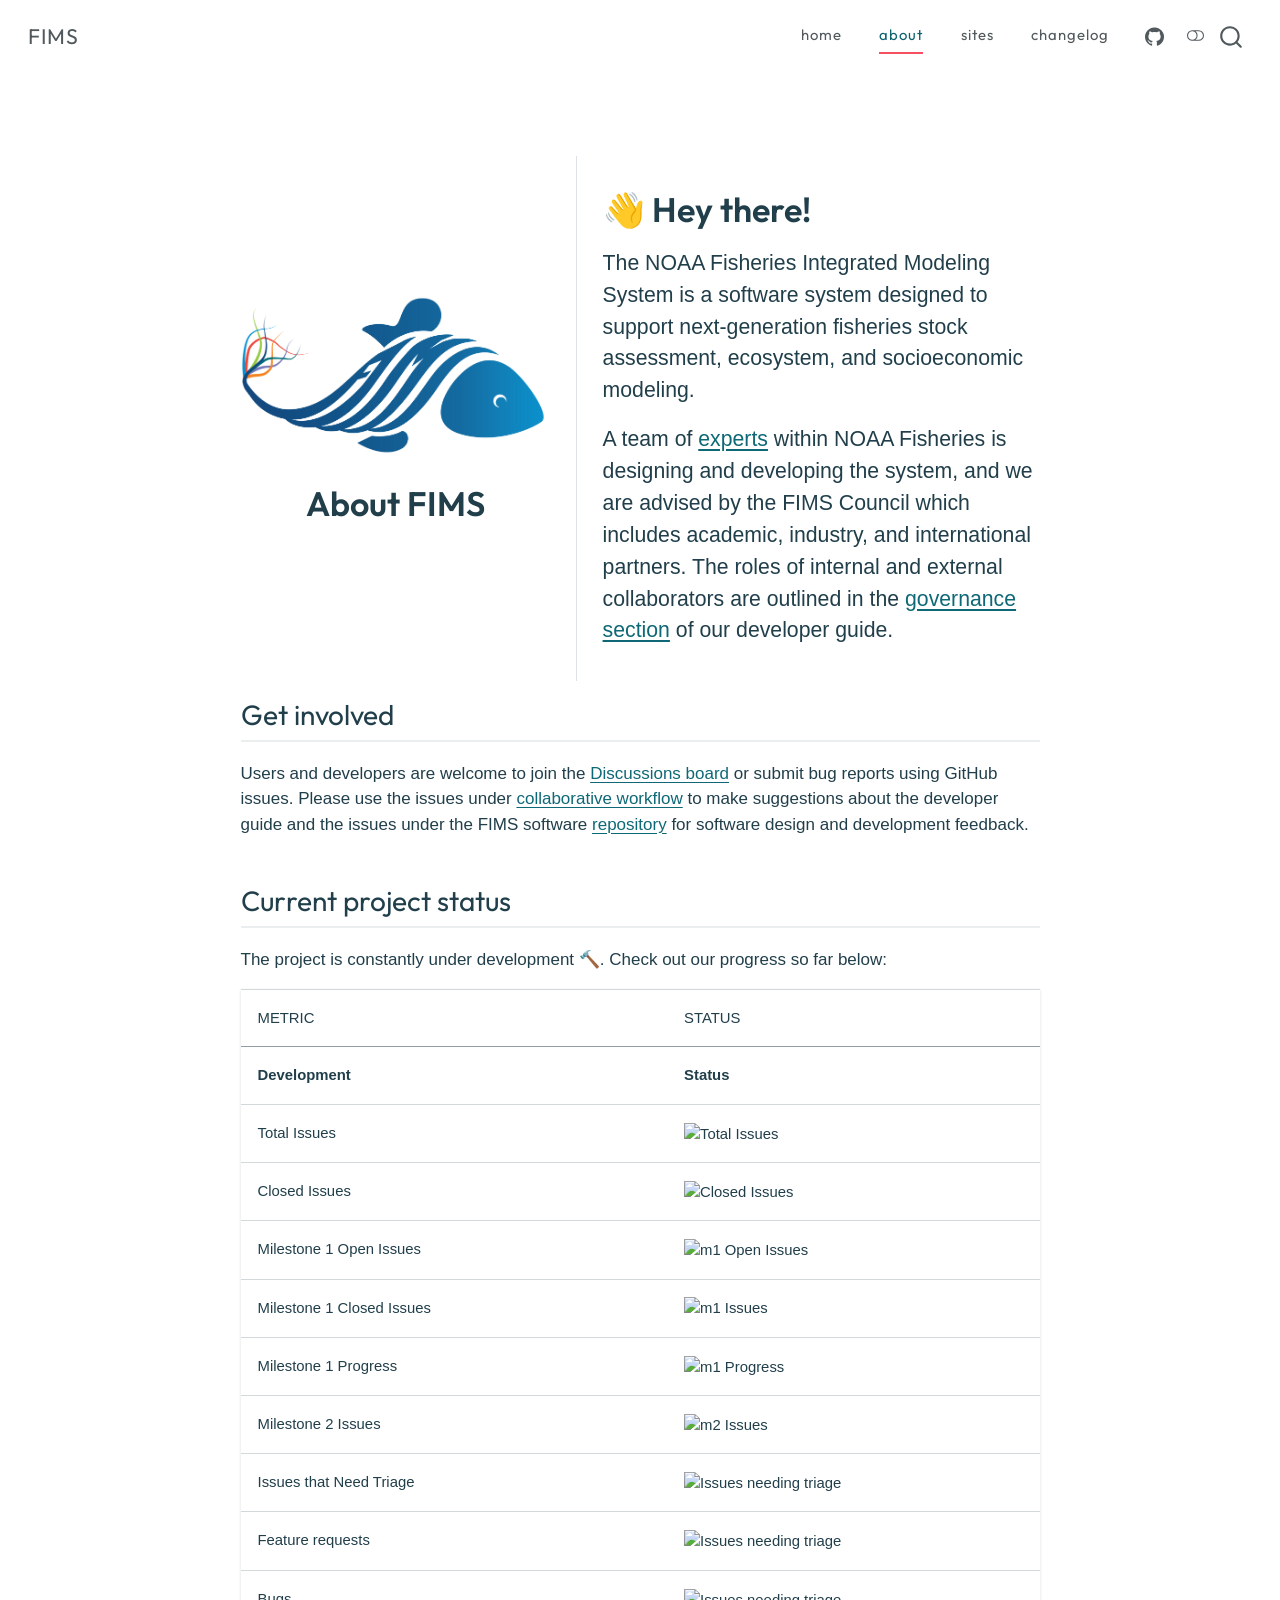
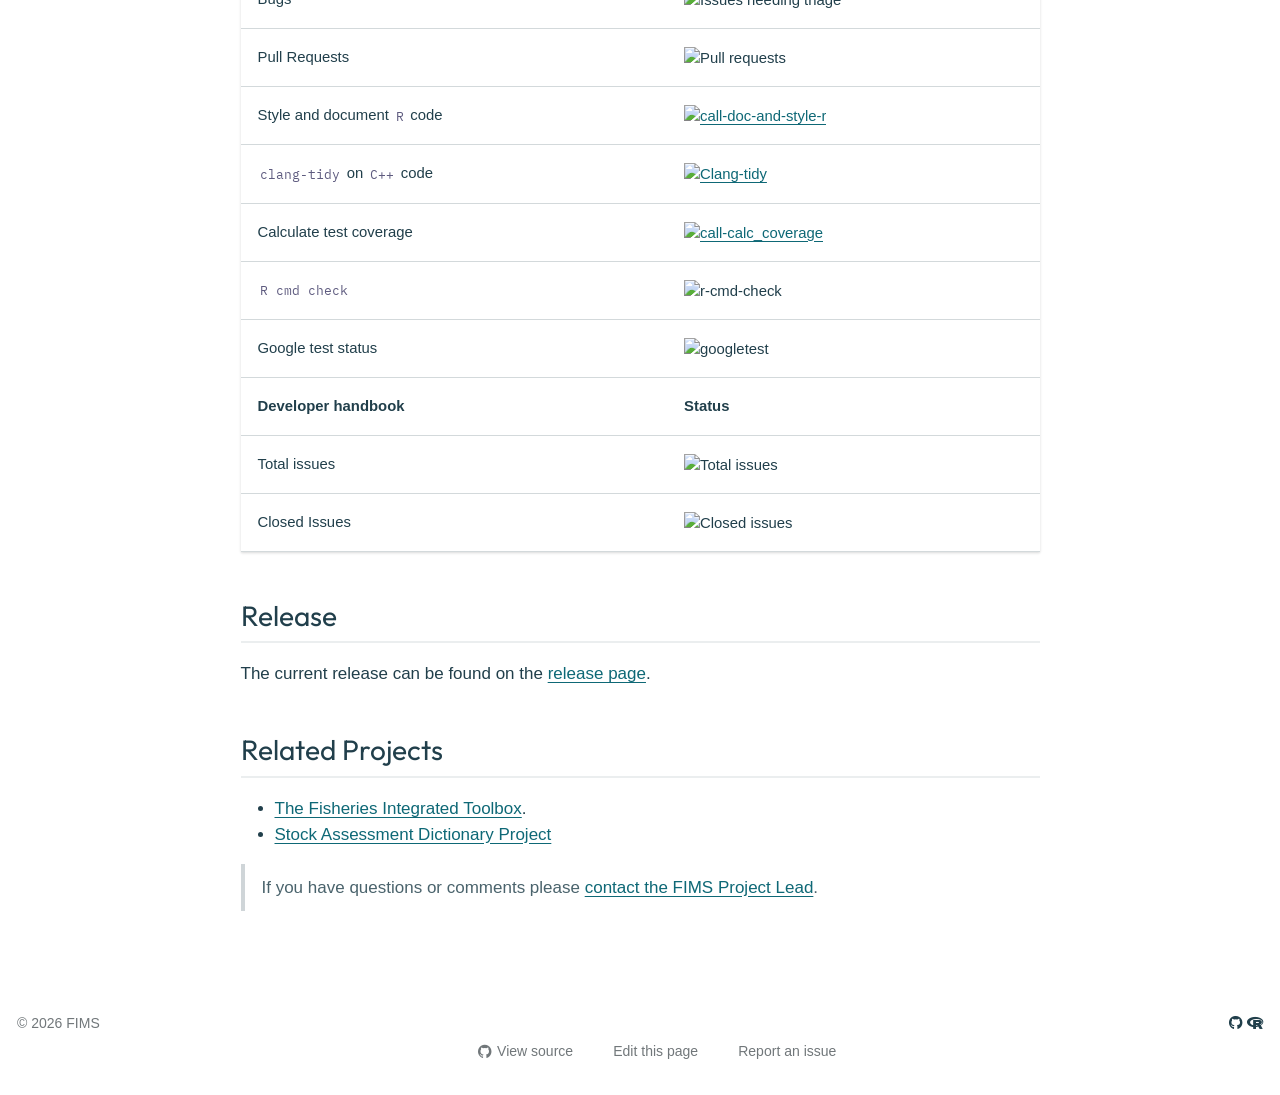
==== about/index.html @ 2471e01b "Built site for gh-pages" ====
<!DOCTYPE html>
<html xmlns="http://www.w3.org/1999/xhtml" lang="en" xml:lang="en"><head>

<meta charset="utf-8">
<meta name="generator" content="quarto-1.7.32">

<meta name="viewport" content="width=device-width, initial-scale=1.0, user-scalable=yes">


<title>About FIMS – FIMS</title>
<style>
code{white-space: pre-wrap;}
span.smallcaps{font-variant: small-caps;}
div.columns{display: flex; gap: min(4vw, 1.5em);}
div.column{flex: auto; overflow-x: auto;}
div.hanging-indent{margin-left: 1.5em; text-indent: -1.5em;}
ul.task-list{list-style: none;}
ul.task-list li input[type="checkbox"] {
  width: 0.8em;
  margin: 0 0.8em 0.2em -1em; /* quarto-specific, see https://github.com/quarto-dev/quarto-cli/issues/4556 */ 
  vertical-align: middle;
}
</style>


<script src="../site_libs/quarto-nav/quarto-nav.js"></script>
<script src="../site_libs/quarto-nav/headroom.min.js"></script>
<script src="../site_libs/clipboard/clipboard.min.js"></script>
<script src="../site_libs/quarto-search/autocomplete.umd.js"></script>
<script src="../site_libs/quarto-search/fuse.min.js"></script>
<script src="../site_libs/quarto-search/quarto-search.js"></script>
<meta name="quarto:offset" content="../">
<script src="../site_libs/quarto-html/quarto.js" type="module"></script>
<script src="../site_libs/quarto-html/tabsets/tabsets.js" type="module"></script>
<script src="../site_libs/quarto-html/popper.min.js"></script>
<script src="../site_libs/quarto-html/tippy.umd.min.js"></script>
<link href="../site_libs/quarto-html/tippy.css" rel="stylesheet">
<link href="../site_libs/quarto-html/quarto-syntax-highlighting-9d8943a0a3005986272e9d42f1364c54.css" rel="stylesheet" class="quarto-color-scheme" id="quarto-text-highlighting-styles">
<link href="../site_libs/quarto-html/quarto-syntax-highlighting-dark-41d529a2e232d286364b918470bc7fdb.css" rel="stylesheet" class="quarto-color-scheme quarto-color-alternate" id="quarto-text-highlighting-styles">
<link href="../site_libs/quarto-html/quarto-syntax-highlighting-9d8943a0a3005986272e9d42f1364c54.css" rel="stylesheet" class="quarto-color-scheme-extra" id="quarto-text-highlighting-styles">
<script src="../site_libs/bootstrap/bootstrap.min.js"></script>
<link href="../site_libs/bootstrap/bootstrap-icons.css" rel="stylesheet">
<link href="../site_libs/bootstrap/bootstrap-2f5bd17853f203aa5fad4ca0e5bdcc23.min.css" rel="stylesheet" append-hash="true" class="quarto-color-scheme" id="quarto-bootstrap" data-mode="light">
<link href="../site_libs/bootstrap/bootstrap-dark-5bcf8f4b229580b954d8f1e12f2c4cec.min.css" rel="stylesheet" append-hash="true" class="quarto-color-scheme quarto-color-alternate" id="quarto-bootstrap" data-mode="dark">
<link href="../site_libs/bootstrap/bootstrap-2f5bd17853f203aa5fad4ca0e5bdcc23.min.css" rel="stylesheet" append-hash="true" class="quarto-color-scheme-extra" id="quarto-bootstrap" data-mode="light">
<script id="quarto-search-options" type="application/json">{
  "location": "navbar",
  "copy-button": false,
  "collapse-after": 3,
  "panel-placement": "end",
  "type": "overlay",
  "limit": 50,
  "keyboard-shortcut": [
    "f",
    "/",
    "s"
  ],
  "show-item-context": false,
  "language": {
    "search-no-results-text": "No results",
    "search-matching-documents-text": "matching documents",
    "search-copy-link-title": "Copy link to search",
    "search-hide-matches-text": "Hide additional matches",
    "search-more-match-text": "more match in this document",
    "search-more-matches-text": "more matches in this document",
    "search-clear-button-title": "Clear",
    "search-text-placeholder": "",
    "search-detached-cancel-button-title": "Cancel",
    "search-submit-button-title": "Submit",
    "search-label": "Search"
  }
}</script>
<link rel="stylesheet" href="https://cdnjs.cloudflare.com/ajax/libs/font-awesome/6.4.2/css/all.min.css">
<link rel="stylesheet" href="https://cdn.jsdelivr.net/npm/bootstrap-icons@1.11.3/font/bootstrap-icons.css">
<script>
  window.addEventListener('DOMContentLoaded', function() {
    var year = new Date().getFullYear();
    var el = document.getElementById('copyright-year');
    if (el) el.textContent = '© ' + year;
  });
</script>


<link rel="stylesheet" href="../_assets/panelset-extras.css">
<meta property="og:title" content="About FIMS – FIMS">
<meta property="og:description" content="">
<meta property="og:image" content="https://e-perl-noaa.github.io/fims-website-test/images/FIMS_logo3.png">
<meta property="og:site_name" content="FIMS">
<meta property="og:image:height" content="1433">
<meta property="og:image:width" content="2711">
</head>

<body class="nav-fixed fullcontent quarto-light"><script id="quarto-html-before-body" type="application/javascript">
    const toggleBodyColorMode = (bsSheetEl) => {
      const mode = bsSheetEl.getAttribute("data-mode");
      const bodyEl = window.document.querySelector("body");
      if (mode === "dark") {
        bodyEl.classList.add("quarto-dark");
        bodyEl.classList.remove("quarto-light");
      } else {
        bodyEl.classList.add("quarto-light");
        bodyEl.classList.remove("quarto-dark");
      }
    }
    const toggleBodyColorPrimary = () => {
      const bsSheetEl = window.document.querySelector("link#quarto-bootstrap:not([rel=disabled-stylesheet])");
      if (bsSheetEl) {
        toggleBodyColorMode(bsSheetEl);
      }
    }
    const setColorSchemeToggle = (alternate) => {
      const toggles = window.document.querySelectorAll('.quarto-color-scheme-toggle');
      for (let i=0; i < toggles.length; i++) {
        const toggle = toggles[i];
        if (toggle) {
          if (alternate) {
            toggle.classList.add("alternate");
          } else {
            toggle.classList.remove("alternate");
          }
        }
      }
    };
    const toggleColorMode = (alternate) => {
      // Switch the stylesheets
      const primaryStylesheets = window.document.querySelectorAll('link.quarto-color-scheme:not(.quarto-color-alternate)');
      const alternateStylesheets = window.document.querySelectorAll('link.quarto-color-scheme.quarto-color-alternate');
      manageTransitions('#quarto-margin-sidebar .nav-link', false);
      if (alternate) {
        // note: dark is layered on light, we don't disable primary!
        enableStylesheet(alternateStylesheets);
        for (const sheetNode of alternateStylesheets) {
          if (sheetNode.id === "quarto-bootstrap") {
            toggleBodyColorMode(sheetNode);
          }
        }
      } else {
        disableStylesheet(alternateStylesheets);
        enableStylesheet(primaryStylesheets)
        toggleBodyColorPrimary();
      }
      manageTransitions('#quarto-margin-sidebar .nav-link', true);
      // Switch the toggles
      setColorSchemeToggle(alternate)
      // Hack to workaround the fact that safari doesn't
      // properly recolor the scrollbar when toggling (#1455)
      if (navigator.userAgent.indexOf('Safari') > 0 && navigator.userAgent.indexOf('Chrome') == -1) {
        manageTransitions("body", false);
        window.scrollTo(0, 1);
        setTimeout(() => {
          window.scrollTo(0, 0);
          manageTransitions("body", true);
        }, 40);
      }
    }
    const disableStylesheet = (stylesheets) => {
      for (let i=0; i < stylesheets.length; i++) {
        const stylesheet = stylesheets[i];
        stylesheet.rel = 'disabled-stylesheet';
      }
    }
    const enableStylesheet = (stylesheets) => {
      for (let i=0; i < stylesheets.length; i++) {
        const stylesheet = stylesheets[i];
        if(stylesheet.rel !== 'stylesheet') { // for Chrome, which will still FOUC without this check
          stylesheet.rel = 'stylesheet';
        }
      }
    }
    const manageTransitions = (selector, allowTransitions) => {
      const els = window.document.querySelectorAll(selector);
      for (let i=0; i < els.length; i++) {
        const el = els[i];
        if (allowTransitions) {
          el.classList.remove('notransition');
        } else {
          el.classList.add('notransition');
        }
      }
    }
    const isFileUrl = () => {
      return window.location.protocol === 'file:';
    }
    const hasAlternateSentinel = () => {
      let styleSentinel = getColorSchemeSentinel();
      if (styleSentinel !== null) {
        return styleSentinel === "alternate";
      } else {
        return false;
      }
    }
    const setStyleSentinel = (alternate) => {
      const value = alternate ? "alternate" : "default";
      if (!isFileUrl()) {
        window.localStorage.setItem("quarto-color-scheme", value);
      } else {
        localAlternateSentinel = value;
      }
    }
    const getColorSchemeSentinel = () => {
      if (!isFileUrl()) {
        const storageValue = window.localStorage.getItem("quarto-color-scheme");
        return storageValue != null ? storageValue : localAlternateSentinel;
      } else {
        return localAlternateSentinel;
      }
    }
    const toggleGiscusIfUsed = (isAlternate, darkModeDefault) => {
      const baseTheme = document.querySelector('#giscus-base-theme')?.value ?? 'light';
      const alternateTheme = document.querySelector('#giscus-alt-theme')?.value ?? 'dark';
      let newTheme = '';
      if(authorPrefersDark) {
        newTheme = isAlternate ? baseTheme : alternateTheme;
      } else {
        newTheme = isAlternate ? alternateTheme : baseTheme;
      }
      const changeGiscusTheme = () => {
        // From: https://github.com/giscus/giscus/issues/336
        const sendMessage = (message) => {
          const iframe = document.querySelector('iframe.giscus-frame');
          if (!iframe) return;
          iframe.contentWindow.postMessage({ giscus: message }, 'https://giscus.app');
        }
        sendMessage({
          setConfig: {
            theme: newTheme
          }
        });
      }
      const isGiscussLoaded = window.document.querySelector('iframe.giscus-frame') !== null;
      if (isGiscussLoaded) {
        changeGiscusTheme();
      }
    };
    const authorPrefersDark = false;
    const darkModeDefault = authorPrefersDark;
      document.querySelector('link#quarto-text-highlighting-styles.quarto-color-scheme-extra').rel = 'disabled-stylesheet';
      document.querySelector('link#quarto-bootstrap.quarto-color-scheme-extra').rel = 'disabled-stylesheet';
    let localAlternateSentinel = darkModeDefault ? 'alternate' : 'default';
    // Dark / light mode switch
    window.quartoToggleColorScheme = () => {
      // Read the current dark / light value
      let toAlternate = !hasAlternateSentinel();
      toggleColorMode(toAlternate);
      setStyleSentinel(toAlternate);
      toggleGiscusIfUsed(toAlternate, darkModeDefault);
      window.dispatchEvent(new Event('resize'));
    };
    // Switch to dark mode if need be
    if (hasAlternateSentinel()) {
      toggleColorMode(true);
    } else {
      toggleColorMode(false);
    }
  </script>

<div id="quarto-search-results"></div>
  <header id="quarto-header" class="headroom fixed-top">
    <nav class="navbar navbar-expand-lg " data-bs-theme="dark">
      <div class="navbar-container container-fluid">
      <div class="navbar-brand-container mx-auto">
    <a class="navbar-brand" href="../index.html">
    <span class="navbar-title">FIMS</span>
    </a>
  </div>
            <div id="quarto-search" class="" title="Search"></div>
          <button class="navbar-toggler" type="button" data-bs-toggle="collapse" data-bs-target="#navbarCollapse" aria-controls="navbarCollapse" role="menu" aria-expanded="false" aria-label="Toggle navigation" onclick="if (window.quartoToggleHeadroom) { window.quartoToggleHeadroom(); }">
  <span class="navbar-toggler-icon"></span>
</button>
          <div class="collapse navbar-collapse" id="navbarCollapse">
            <ul class="navbar-nav navbar-nav-scroll ms-auto">
  <li class="nav-item">
    <a class="nav-link" href="../index.html"> 
<span class="menu-text">home</span></a>
  </li>  
  <li class="nav-item">
    <a class="nav-link active" href="../about/index.html" aria-current="page"> 
<span class="menu-text">about</span></a>
  </li>  
  <li class="nav-item">
    <a class="nav-link" href="../sites/sites_index.html"> 
<span class="menu-text">sites</span></a>
  </li>  
  <li class="nav-item">
    <a class="nav-link" href="../FIMS_CHANGELOG.html"> 
<span class="menu-text">changelog</span></a>
  </li>  
  <li class="nav-item compact">
    <a class="nav-link" href="https://github.com/NOAA-FIMS"> <i class="bi bi-github" role="img">
</i> 
<span class="menu-text"></span></a>
  </li>  
</ul>
          </div> <!-- /navcollapse -->
            <div class="quarto-navbar-tools">
  <a href="" class="quarto-color-scheme-toggle quarto-navigation-tool  px-1" onclick="window.quartoToggleColorScheme(); return false;" title="Toggle dark mode"><i class="bi"></i></a>
</div>
      </div> <!-- /container-fluid -->
    </nav>
</header>
<!-- content -->
<div id="quarto-content" class="quarto-container page-columns page-rows-contents page-layout-article page-navbar">
<!-- sidebar -->
<!-- margin-sidebar -->
    
<!-- main -->
<main class="content" id="quarto-document-content">





<div class="quarto-about-trestles">
  <div class="about-entity">
    <img src="../images/FIMS_logo3.png" class="about-image
  rounded " style="width: 20em;">
<header id="title-block-header" class="quarto-title-block default">
<div class="quarto-title">
<h1 class="title">About FIMS</h1>
</div>
<div class="quarto-title-meta">
  </div>
</header>
  </div>
  <div class="about-contents"><div id="hero-heading">
<div class="h1">
👋 Hey there!
</div>
<div class="lead">
<p>The NOAA Fisheries Integrated Modeling System is a software system designed to support next-generation fisheries stock assessment, ecosystem, and socioeconomic modeling.</p>
<p>A team of <a href="https://noaa-fims.github.io/authors.md">experts</a> within NOAA Fisheries is designing and developing the system, and we are advised by the FIMS Council which includes academic, industry, and international partners. The roles of internal and external collaborators are outlined in the <a href="https://noaa-fims.github.io/collaborative_workflow/fims-governance.html">governance section</a> of our developer guide.</p>
</div>
</div></div>
</div>

<section id="get-involved" class="level2">
<h2 data-anchor-id="get-involved">Get involved</h2>
<p>Users and developers are welcome to join the <a href="https://github.com/orgs/NOAA-FIMS/discussions">Discussions board</a> or submit bug reports using GitHub issues. Please use the issues under <a href="https://github.com/NOAA-FIMS/collaborative_workflow/issues">collaborative workflow</a> to make suggestions about the developer guide and the issues under the FIMS software <a href="https://github.com/NOAA-FIMS/FIMS/issues">repository</a> for software design and development feedback.</p>
</section>
<section id="current-project-status" class="level2">
<h2 data-anchor-id="current-project-status">Current project status</h2>
<p>The project is constantly under development 🔨. Check out our progress so far below:</p>
<table class="caption-top table">
<thead>
<tr class="header">
<th>Metric</th>
<th>Status</th>
</tr>
</thead>
<tbody>
<tr class="odd">
<td><strong>Development</strong></td>
<td><strong>Status</strong></td>
</tr>
<tr class="even">
<td>Total Issues</td>
<td><img src="https://img.shields.io/github/issues-raw/noaa-fims/fims.png" class="img-fluid" alt="Total Issues"></td>
</tr>
<tr class="odd">
<td>Closed Issues</td>
<td><img src="https://img.shields.io/github/issues-closed/noaa-fims/fims.png" class="img-fluid" alt="Closed Issues"></td>
</tr>
<tr class="even">
<td>Milestone 1 Open Issues</td>
<td><img src="https://img.shields.io/github/milestones/issues-open/noaa-fims/fims/1.png" class="img-fluid" alt="m1 Open Issues"></td>
</tr>
<tr class="odd">
<td>Milestone 1 Closed Issues</td>
<td><img src="https://img.shields.io/github/milestones/issues-closed/noaa-fims/fims/1.png" class="img-fluid" alt="m1 Issues"></td>
</tr>
<tr class="even">
<td>Milestone 1 Progress</td>
<td><img src="https://img.shields.io/github/milestones/progress-percent/noaa-fims/fims/1.png" class="img-fluid" alt="m1 Progress"></td>
</tr>
<tr class="odd">
<td>Milestone 2 Issues</td>
<td><img src="https://img.shields.io/github/milestones/issues-open/noaa-fims/fims/2.png" class="img-fluid" alt="m2 Issues"></td>
</tr>
<tr class="even">
<td>Issues that Need Triage</td>
<td><img src="https://img.shields.io/github/issues-raw/noaa-fims/fims/triage_needed.png" class="img-fluid" alt="Issues needing triage"></td>
</tr>
<tr class="odd">
<td>Feature requests</td>
<td><img src="https://img.shields.io/github/issues-raw/noaa-fims/fims/kind:%20feature.png" class="img-fluid" alt="Issues needing triage"></td>
</tr>
<tr class="even">
<td>Bugs</td>
<td><img src="https://img.shields.io/github/issues-raw/noaa-fims/fims/kind:%20bug.png" class="img-fluid" alt="Issues needing triage"></td>
</tr>
<tr class="odd">
<td>Pull Requests</td>
<td><img src="https://img.shields.io/github/issues-pr/NOAA-FIMS/FIMS.png" class="img-fluid" alt="Pull requests"></td>
</tr>
<tr class="even">
<td>Style and document <code>R</code> code</td>
<td><a href="https://github.com/NOAA-FIMS/FIMS/actions/workflows/call-doc-and-style-r.yml"><img src="https://github.com/NOAA-FIMS/FIMS/actions/workflows/call-doc-and-style-r.yml/badge.svg" class="img-fluid" alt="call-doc-and-style-r"></a></td>
</tr>
<tr class="odd">
<td><code>clang-tidy</code> on <code>C++</code> code</td>
<td><a href="https://github.com/NOAA-FIMS/FIMS/actions/workflows/clang-tidy.yml"><img src="https://github.com/NOAA-FIMS/FIMS/actions/workflows/clang-tidy.yml/badge.svg" class="img-fluid" alt="Clang-tidy"></a></td>
</tr>
<tr class="even">
<td>Calculate test coverage</td>
<td><a href="https://github.com/NOAA-FIMS/FIMS/actions/workflows/call-calc-coverage.yml"><img src="https://github.com/NOAA-FIMS/FIMS/actions/workflows/call-calc-coverage.yml/badge.svg" class="img-fluid" alt="call-calc_coverage"></a></td>
</tr>
<tr class="odd">
<td><code>R cmd check</code></td>
<td><img src="https://github.com/NOAA-FIMS/FIMS/actions/workflows/call-r-cmd-check.yml/badge.svg" class="img-fluid" alt="r-cmd-check"></td>
</tr>
<tr class="even">
<td>Google test status</td>
<td><img src="https://github.com/NOAA-FIMS/FIMS/actions/workflows/run-googletest.yml/badge.svg" class="img-fluid" alt="googletest"></td>
</tr>
<tr class="odd">
<td><strong>Developer handbook</strong></td>
<td><strong>Status</strong></td>
</tr>
<tr class="even">
<td>Total issues</td>
<td><img src="https://img.shields.io/github/issues-raw/noaa-fims/collaborative_workflow.png" class="img-fluid" alt="Total issues"></td>
</tr>
<tr class="odd">
<td>Closed Issues</td>
<td><img src="https://img.shields.io/github/issues-closed/noaa-fims/collaborative_workflow.png" class="img-fluid" alt="Closed issues"></td>
</tr>
</tbody>
</table>
</section>
<section id="release" class="level2">
<h2 data-anchor-id="release">Release</h2>
<p>The current release can be found on the <a href="https://github.com/NOAA-FIMS/FIMS/releases">release page</a>.</p>
</section>
<section id="related-projects" class="level2">
<h2 data-anchor-id="related-projects">Related Projects</h2>
<ul>
<li><a href="https://noaa-fisheries-integrated-toolbox.github.io/">The Fisheries Integrated Toolbox</a>.</li>
<li><a href="https://github.com/nmfs-fish-tools/fishdictionary">Stock Assessment Dictionary Project</a></li>
</ul>
<blockquote class="blockquote">
<p>If you have questions or comments please <a href="mailto:kelli.johnson@noaa.gov">contact the FIMS Project Lead</a>.</p>
</blockquote>



</section>

</main> <!-- /main -->
<script id="quarto-html-after-body" type="application/javascript">
  window.document.addEventListener("DOMContentLoaded", function (event) {
    // Ensure there is a toggle, if there isn't float one in the top right
    if (window.document.querySelector('.quarto-color-scheme-toggle') === null) {
      const a = window.document.createElement('a');
      a.classList.add('top-right');
      a.classList.add('quarto-color-scheme-toggle');
      a.href = "";
      a.onclick = function() { try { window.quartoToggleColorScheme(); } catch {} return false; };
      const i = window.document.createElement("i");
      i.classList.add('bi');
      a.appendChild(i);
      window.document.body.appendChild(a);
    }
    setColorSchemeToggle(hasAlternateSentinel())
    const isCodeAnnotation = (el) => {
      for (const clz of el.classList) {
        if (clz.startsWith('code-annotation-')) {                     
          return true;
        }
      }
      return false;
    }
    const onCopySuccess = function(e) {
      // button target
      const button = e.trigger;
      // don't keep focus
      button.blur();
      // flash "checked"
      button.classList.add('code-copy-button-checked');
      var currentTitle = button.getAttribute("title");
      button.setAttribute("title", "Copied!");
      let tooltip;
      if (window.bootstrap) {
        button.setAttribute("data-bs-toggle", "tooltip");
        button.setAttribute("data-bs-placement", "left");
        button.setAttribute("data-bs-title", "Copied!");
        tooltip = new bootstrap.Tooltip(button, 
          { trigger: "manual", 
            customClass: "code-copy-button-tooltip",
            offset: [0, -8]});
        tooltip.show();    
      }
      setTimeout(function() {
        if (tooltip) {
          tooltip.hide();
          button.removeAttribute("data-bs-title");
          button.removeAttribute("data-bs-toggle");
          button.removeAttribute("data-bs-placement");
        }
        button.setAttribute("title", currentTitle);
        button.classList.remove('code-copy-button-checked');
      }, 1000);
      // clear code selection
      e.clearSelection();
    }
    const getTextToCopy = function(trigger) {
        const codeEl = trigger.previousElementSibling.cloneNode(true);
        for (const childEl of codeEl.children) {
          if (isCodeAnnotation(childEl)) {
            childEl.remove();
          }
        }
        return codeEl.innerText;
    }
    const clipboard = new window.ClipboardJS('.code-copy-button:not([data-in-quarto-modal])', {
      text: getTextToCopy
    });
    clipboard.on('success', onCopySuccess);
    if (window.document.getElementById('quarto-embedded-source-code-modal')) {
      const clipboardModal = new window.ClipboardJS('.code-copy-button[data-in-quarto-modal]', {
        text: getTextToCopy,
        container: window.document.getElementById('quarto-embedded-source-code-modal')
      });
      clipboardModal.on('success', onCopySuccess);
    }
      var localhostRegex = new RegExp(/^(?:http|https):\/\/localhost\:?[0-9]*\//);
      var mailtoRegex = new RegExp(/^mailto:/);
        var filterRegex = new RegExp("https:\/\/e-perl-noaa\.github\.io\/fims-website-test");
      var isInternal = (href) => {
          return filterRegex.test(href) || localhostRegex.test(href) || mailtoRegex.test(href);
      }
      // Inspect non-navigation links and adorn them if external
     var links = window.document.querySelectorAll('a[href]:not(.nav-link):not(.navbar-brand):not(.toc-action):not(.sidebar-link):not(.sidebar-item-toggle):not(.pagination-link):not(.no-external):not([aria-hidden]):not(.dropdown-item):not(.quarto-navigation-tool):not(.about-link)');
      for (var i=0; i<links.length; i++) {
        const link = links[i];
        if (!isInternal(link.href)) {
          // undo the damage that might have been done by quarto-nav.js in the case of
          // links that we want to consider external
          if (link.dataset.originalHref !== undefined) {
            link.href = link.dataset.originalHref;
          }
        }
      }
    function tippyHover(el, contentFn, onTriggerFn, onUntriggerFn) {
      const config = {
        allowHTML: true,
        maxWidth: 500,
        delay: 100,
        arrow: false,
        appendTo: function(el) {
            return el.parentElement;
        },
        interactive: true,
        interactiveBorder: 10,
        theme: 'quarto',
        placement: 'bottom-start',
      };
      if (contentFn) {
        config.content = contentFn;
      }
      if (onTriggerFn) {
        config.onTrigger = onTriggerFn;
      }
      if (onUntriggerFn) {
        config.onUntrigger = onUntriggerFn;
      }
      window.tippy(el, config); 
    }
    const noterefs = window.document.querySelectorAll('a[role="doc-noteref"]');
    for (var i=0; i<noterefs.length; i++) {
      const ref = noterefs[i];
      tippyHover(ref, function() {
        // use id or data attribute instead here
        let href = ref.getAttribute('data-footnote-href') || ref.getAttribute('href');
        try { href = new URL(href).hash; } catch {}
        const id = href.replace(/^#\/?/, "");
        const note = window.document.getElementById(id);
        if (note) {
          return note.innerHTML;
        } else {
          return "";
        }
      });
    }
    const xrefs = window.document.querySelectorAll('a.quarto-xref');
    const processXRef = (id, note) => {
      // Strip column container classes
      const stripColumnClz = (el) => {
        el.classList.remove("page-full", "page-columns");
        if (el.children) {
          for (const child of el.children) {
            stripColumnClz(child);
          }
        }
      }
      stripColumnClz(note)
      if (id === null || id.startsWith('sec-')) {
        // Special case sections, only their first couple elements
        const container = document.createElement("div");
        if (note.children && note.children.length > 2) {
          container.appendChild(note.children[0].cloneNode(true));
          for (let i = 1; i < note.children.length; i++) {
            const child = note.children[i];
            if (child.tagName === "P" && child.innerText === "") {
              continue;
            } else {
              container.appendChild(child.cloneNode(true));
              break;
            }
          }
          if (window.Quarto?.typesetMath) {
            window.Quarto.typesetMath(container);
          }
          return container.innerHTML
        } else {
          if (window.Quarto?.typesetMath) {
            window.Quarto.typesetMath(note);
          }
          return note.innerHTML;
        }
      } else {
        // Remove any anchor links if they are present
        const anchorLink = note.querySelector('a.anchorjs-link');
        if (anchorLink) {
          anchorLink.remove();
        }
        if (window.Quarto?.typesetMath) {
          window.Quarto.typesetMath(note);
        }
        if (note.classList.contains("callout")) {
          return note.outerHTML;
        } else {
          return note.innerHTML;
        }
      }
    }
    for (var i=0; i<xrefs.length; i++) {
      const xref = xrefs[i];
      tippyHover(xref, undefined, function(instance) {
        instance.disable();
        let url = xref.getAttribute('href');
        let hash = undefined; 
        if (url.startsWith('#')) {
          hash = url;
        } else {
          try { hash = new URL(url).hash; } catch {}
        }
        if (hash) {
          const id = hash.replace(/^#\/?/, "");
          const note = window.document.getElementById(id);
          if (note !== null) {
            try {
              const html = processXRef(id, note.cloneNode(true));
              instance.setContent(html);
            } finally {
              instance.enable();
              instance.show();
            }
          } else {
            // See if we can fetch this
            fetch(url.split('#')[0])
            .then(res => res.text())
            .then(html => {
              const parser = new DOMParser();
              const htmlDoc = parser.parseFromString(html, "text/html");
              const note = htmlDoc.getElementById(id);
              if (note !== null) {
                const html = processXRef(id, note);
                instance.setContent(html);
              } 
            }).finally(() => {
              instance.enable();
              instance.show();
            });
          }
        } else {
          // See if we can fetch a full url (with no hash to target)
          // This is a special case and we should probably do some content thinning / targeting
          fetch(url)
          .then(res => res.text())
          .then(html => {
            const parser = new DOMParser();
            const htmlDoc = parser.parseFromString(html, "text/html");
            const note = htmlDoc.querySelector('main.content');
            if (note !== null) {
              // This should only happen for chapter cross references
              // (since there is no id in the URL)
              // remove the first header
              if (note.children.length > 0 && note.children[0].tagName === "HEADER") {
                note.children[0].remove();
              }
              const html = processXRef(null, note);
              instance.setContent(html);
            } 
          }).finally(() => {
            instance.enable();
            instance.show();
          });
        }
      }, function(instance) {
      });
    }
        let selectedAnnoteEl;
        const selectorForAnnotation = ( cell, annotation) => {
          let cellAttr = 'data-code-cell="' + cell + '"';
          let lineAttr = 'data-code-annotation="' +  annotation + '"';
          const selector = 'span[' + cellAttr + '][' + lineAttr + ']';
          return selector;
        }
        const selectCodeLines = (annoteEl) => {
          const doc = window.document;
          const targetCell = annoteEl.getAttribute("data-target-cell");
          const targetAnnotation = annoteEl.getAttribute("data-target-annotation");
          const annoteSpan = window.document.querySelector(selectorForAnnotation(targetCell, targetAnnotation));
          const lines = annoteSpan.getAttribute("data-code-lines").split(",");
          const lineIds = lines.map((line) => {
            return targetCell + "-" + line;
          })
          let top = null;
          let height = null;
          let parent = null;
          if (lineIds.length > 0) {
              //compute the position of the single el (top and bottom and make a div)
              const el = window.document.getElementById(lineIds[0]);
              top = el.offsetTop;
              height = el.offsetHeight;
              parent = el.parentElement.parentElement;
            if (lineIds.length > 1) {
              const lastEl = window.document.getElementById(lineIds[lineIds.length - 1]);
              const bottom = lastEl.offsetTop + lastEl.offsetHeight;
              height = bottom - top;
            }
            if (top !== null && height !== null && parent !== null) {
              // cook up a div (if necessary) and position it 
              let div = window.document.getElementById("code-annotation-line-highlight");
              if (div === null) {
                div = window.document.createElement("div");
                div.setAttribute("id", "code-annotation-line-highlight");
                div.style.position = 'absolute';
                parent.appendChild(div);
              }
              div.style.top = top - 2 + "px";
              div.style.height = height + 4 + "px";
              div.style.left = 0;
              let gutterDiv = window.document.getElementById("code-annotation-line-highlight-gutter");
              if (gutterDiv === null) {
                gutterDiv = window.document.createElement("div");
                gutterDiv.setAttribute("id", "code-annotation-line-highlight-gutter");
                gutterDiv.style.position = 'absolute';
                const codeCell = window.document.getElementById(targetCell);
                const gutter = codeCell.querySelector('.code-annotation-gutter');
                gutter.appendChild(gutterDiv);
              }
              gutterDiv.style.top = top - 2 + "px";
              gutterDiv.style.height = height + 4 + "px";
            }
            selectedAnnoteEl = annoteEl;
          }
        };
        const unselectCodeLines = () => {
          const elementsIds = ["code-annotation-line-highlight", "code-annotation-line-highlight-gutter"];
          elementsIds.forEach((elId) => {
            const div = window.document.getElementById(elId);
            if (div) {
              div.remove();
            }
          });
          selectedAnnoteEl = undefined;
        };
          // Handle positioning of the toggle
      window.addEventListener(
        "resize",
        throttle(() => {
          elRect = undefined;
          if (selectedAnnoteEl) {
            selectCodeLines(selectedAnnoteEl);
          }
        }, 10)
      );
      function throttle(fn, ms) {
      let throttle = false;
      let timer;
        return (...args) => {
          if(!throttle) { // first call gets through
              fn.apply(this, args);
              throttle = true;
          } else { // all the others get throttled
              if(timer) clearTimeout(timer); // cancel #2
              timer = setTimeout(() => {
                fn.apply(this, args);
                timer = throttle = false;
              }, ms);
          }
        };
      }
        // Attach click handler to the DT
        const annoteDls = window.document.querySelectorAll('dt[data-target-cell]');
        for (const annoteDlNode of annoteDls) {
          annoteDlNode.addEventListener('click', (event) => {
            const clickedEl = event.target;
            if (clickedEl !== selectedAnnoteEl) {
              unselectCodeLines();
              const activeEl = window.document.querySelector('dt[data-target-cell].code-annotation-active');
              if (activeEl) {
                activeEl.classList.remove('code-annotation-active');
              }
              selectCodeLines(clickedEl);
              clickedEl.classList.add('code-annotation-active');
            } else {
              // Unselect the line
              unselectCodeLines();
              clickedEl.classList.remove('code-annotation-active');
            }
          });
        }
    const findCites = (el) => {
      const parentEl = el.parentElement;
      if (parentEl) {
        const cites = parentEl.dataset.cites;
        if (cites) {
          return {
            el,
            cites: cites.split(' ')
          };
        } else {
          return findCites(el.parentElement)
        }
      } else {
        return undefined;
      }
    };
    var bibliorefs = window.document.querySelectorAll('a[role="doc-biblioref"]');
    for (var i=0; i<bibliorefs.length; i++) {
      const ref = bibliorefs[i];
      const citeInfo = findCites(ref);
      if (citeInfo) {
        tippyHover(citeInfo.el, function() {
          var popup = window.document.createElement('div');
          citeInfo.cites.forEach(function(cite) {
            var citeDiv = window.document.createElement('div');
            citeDiv.classList.add('hanging-indent');
            citeDiv.classList.add('csl-entry');
            var biblioDiv = window.document.getElementById('ref-' + cite);
            if (biblioDiv) {
              citeDiv.innerHTML = biblioDiv.innerHTML;
            }
            popup.appendChild(citeDiv);
          });
          return popup.innerHTML;
        });
      }
    }
  });
  </script>
</div> <!-- /content -->
<footer class="footer">
  <div class="nav-footer">
    <div class="nav-footer-left">
<p><span id="copyright-year"></span> FIMS</p>
</div>   
    <div class="nav-footer-center">
      &nbsp;
    <div class="toc-actions"><ul><li><a href="https://github.com/e-perl-noaa/fims-website-test/blob/main/about/index.qmd" class="toc-action"><i class="bi bi-github"></i>View source</a></li><li><a href="https://github.com/e-perl-noaa/fims-website-test/edit/main/about/index.qmd" class="toc-action"><i class="bi empty"></i>Edit this page</a></li><li><a href="https://github.com/e-perl-noaa/fims-website-test/issues/new" class="toc-action"><i class="bi empty"></i>Report an issue</a></li></ul></div></div>
    <div class="nav-footer-right">
<p><a class="link-dark" href="https://github.com/NOAA-FIMS" title="github" target="_blank" rel="noopener"><i class="fab fa-github"></i></a> <a class="link-dark" href="https://noaa-fims.r-universe.dev" title="r-project" target="_blank" rel="noopener"><i class="fab fa-r-project"></i></a></p>
</div>
  </div>
</footer>




</body></html>
---- site_libs/quarto-html/tippy.css ----
.tippy-box[data-animation=fade][data-state=hidden]{opacity:0}[data-tippy-root]{max-width:calc(100vw - 10px)}.tippy-box{position:relative;background-color:#333;color:#fff;border-radius:4px;font-size:14px;line-height:1.4;white-space:normal;outline:0;transition-property:transform,visibility,opacity}.tippy-box[data-placement^=top]>.tippy-arrow{bottom:0}.tippy-box[data-placement^=top]>.tippy-arrow:before{bottom:-7px;left:0;border-width:8px 8px 0;border-top-color:initial;transform-origin:center top}.tippy-box[data-placement^=bottom]>.tippy-arrow{top:0}.tippy-box[data-placement^=bottom]>.tippy-arrow:before{top:-7px;left:0;border-width:0 8px 8px;border-bottom-color:initial;transform-origin:center bottom}.tippy-box[data-placement^=left]>.tippy-arrow{right:0}.tippy-box[data-placement^=left]>.tippy-arrow:before{border-width:8px 0 8px 8px;border-left-color:initial;right:-7px;transform-origin:center left}.tippy-box[data-placement^=right]>.tippy-arrow{left:0}.tippy-box[data-placement^=right]>.tippy-arrow:before{left:-7px;border-width:8px 8px 8px 0;border-right-color:initial;transform-origin:center right}.tippy-box[data-inertia][data-state=visible]{transition-timing-function:cubic-bezier(.54,1.5,.38,1.11)}.tippy-arrow{width:16px;height:16px;color:#333}.tippy-arrow:before{content:"";position:absolute;border-color:transparent;border-style:solid}.tippy-content{position:relative;padding:5px 9px;z-index:1}
---- site_libs/quarto-html/quarto-syntax-highlighting-9d8943a0a3005986272e9d42f1364c54.css ----
/* quarto syntax highlight colors */
:root {
  --quarto-hl-ot-color: #934373;
  --quarto-hl-at-color: #8b5101;
  --quarto-hl-ss-color: #587b4b;
  --quarto-hl-an-color: #60757e;
  --quarto-hl-fu-color: #0e6876;
  --quarto-hl-st-color: #587b4b;
  --quarto-hl-cf-color: #0e6876;
  --quarto-hl-op-color: #cb7702;
  --quarto-hl-er-color: #852b35;
  --quarto-hl-bn-color: #852b35;
  --quarto-hl-al-color: #852b35;
  --quarto-hl-va-color: #a76101;
  --quarto-hl-bu-color: inherit;
  --quarto-hl-ex-color: inherit;
  --quarto-hl-pp-color: #852b35;
  --quarto-hl-in-color: #60757e;
  --quarto-hl-vs-color: #69965d;
  --quarto-hl-wa-color: #60757e;
  --quarto-hl-do-color: #60757e;
  --quarto-hl-im-color: inherit;
  --quarto-hl-ch-color: #69965d;
  --quarto-hl-dt-color: #4a466f;
  --quarto-hl-fl-color: #c94150;
  --quarto-hl-co-color: #60757e;
  --quarto-hl-cv-color: #60757e;
  --quarto-hl-cn-color: #c94150;
  --quarto-hl-sc-color: #934373;
  --quarto-hl-dv-color: #c94150;
  --quarto-hl-kw-color: #ef8c02;
}

/* other quarto variables */
:root {
  --quarto-font-monospace: "IBM Plex Mono", SFMono-Regular, Menlo, Monaco, Consolas, "Liberation Mono", "Courier New", monospace;
}

/* syntax highlight based on Pandoc's rules */
pre > code.sourceCode > span {
  color: #213f4b;
}

code.sourceCode > span {
  color: #213f4b;
}

div.sourceCode,
div.sourceCode pre.sourceCode {
  color: #213f4b;
}

/* Normal */
code span {
  color: #213f4b;
}

/* Alert */
code span.al {
  color: #852b35;
  font-style: inherit;
}

/* Annotation */
code span.an {
  color: #60757e;
  font-style: inherit;
}

/* Attribute */
code span.at {
  color: #8b5101;
  font-style: inherit;
}

/* BaseN */
code span.bn {
  color: #852b35;
  font-style: inherit;
}

/* BuiltIn */
code span.bu {
  font-style: inherit;
}

/* ControlFlow */
code span.cf {
  color: #0e6876;
  font-style: inherit;
}

/* Char */
code span.ch {
  color: #69965d;
  font-style: inherit;
}

/* Constant */
code span.cn {
  color: #c94150;
  font-style: inherit;
}

/* Comment */
code span.co {
  color: #60757e;
  font-style: inherit;
}

/* CommentVar */
code span.cv {
  color: #60757e;
  font-style: inherit;
}

/* Documentation */
code span.do {
  color: #60757e;
  font-style: inherit;
}

/* DataType */
code span.dt {
  color: #4a466f;
  font-style: inherit;
}

/* DecVal */
code span.dv {
  color: #c94150;
  background-color: #fee8eb;
  font-style: inherit;
}

/* Error */
code span.er {
  color: #852b35;
  font-style: inherit;
}

/* Extension */
code span.ex {
  font-style: inherit;
}

/* Float */
code span.fl {
  color: #c94150;
  background-color: #fee8eb;
  font-style: inherit;
}

/* Function */
code span.fu {
  color: #0e6876;
  font-style: inherit;
}

/* Import */
code span.im {
  font-style: inherit;
}

/* Information */
code span.in {
  color: #60757e;
  font-style: inherit;
}

/* Keyword */
code span.kw {
  color: #ef8c02;
  font-style: inherit;
}

/* Operator */
code span.op {
  color: #cb7702;
  font-style: inherit;
}

/* Other */
code span.ot {
  color: #934373;
  font-style: inherit;
}

/* Preprocessor */
code span.pp {
  color: #852b35;
  font-style: inherit;
}

/* SpecialChar */
code span.sc {
  color: #934373;
  font-style: inherit;
}

/* SpecialString */
code span.ss {
  color: #587b4b;
  background-color: #e2f2e3;
  font-style: inherit;
}

/* String */
code span.st {
  color: #587b4b;
  background-color: #e2f2e3;
  font-style: inherit;
}

/* Variable */
code span.va {
  color: #a76101;
  font-style: inherit;
}

/* VerbatimString */
code span.vs {
  color: #69965d;
  font-weight: bold;
  font-style: inherit;
}

/* Warning */
code span.wa {
  color: #60757e;
  font-style: inherit;
}

.prevent-inlining {
  content: "</";
}

/*# sourceMappingURL=81a222f022c5ccda22fe2f9cfb962eda.css.map */
---- site_libs/quarto-html/quarto-syntax-highlighting-dark-41d529a2e232d286364b918470bc7fdb.css ----
/* quarto syntax highlight colors */
:root {
  --quarto-hl-ot-color: #e9a9cf;
  --quarto-hl-at-color: #fb7e8c;
  --quarto-hl-ss-color: #b9deb9;
  --quarto-hl-an-color: #99a6ac;
  --quarto-hl-fu-color: #71aeb7;
  --quarto-hl-st-color: #b9deb9;
  --quarto-hl-cf-color: #71aeb7;
  --quarto-hl-op-color: #f9cd91;
  --quarto-hl-er-color: #fca4ae;
  --quarto-hl-bn-color: #fca4ae;
  --quarto-hl-al-color: #fca4ae;
  --quarto-hl-va-color: #a4a2b6;
  --quarto-hl-bu-color: inherit;
  --quarto-hl-ex-color: inherit;
  --quarto-hl-pp-color: #fca4ae;
  --quarto-hl-in-color: #99a6ac;
  --quarto-hl-vs-color: #587b4b;
  --quarto-hl-wa-color: #99a6ac;
  --quarto-hl-do-color: #99a6ac;
  --quarto-hl-im-color: inherit;
  --quarto-hl-ch-color: #587b4b;
  --quarto-hl-dt-color: #a4a2b6;
  --quarto-hl-fl-color: #fee8eb;
  --quarto-hl-co-color: #99a6ac;
  --quarto-hl-cv-color: #99a6ac;
  --quarto-hl-cn-color: #fca4ae;
  --quarto-hl-sc-color: #f9cd91;
  --quarto-hl-dv-color: #fee8eb;
  --quarto-hl-kw-color: #a4a2b6;
}

/* other quarto variables */
:root {
  --quarto-font-monospace: "IBM Plex Mono", SFMono-Regular, Menlo, Monaco, Consolas, "Liberation Mono", "Courier New", monospace;
}

/* syntax highlight based on Pandoc's rules */
pre > code.sourceCode > span {
  color: #cfd5d8;
}

code.sourceCode > span {
  color: #cfd5d8;
}

div.sourceCode,
div.sourceCode pre.sourceCode {
  color: #cfd5d8;
}

/* Normal */
code span {
  color: #cfd5d8;
}

/* Alert */
code span.al {
  color: #fca4ae;
  font-style: inherit;
}

/* Annotation */
code span.an {
  color: #99a6ac;
  font-style: inherit;
}

/* Attribute */
code span.at {
  color: #fb7e8c;
  font-style: inherit;
}

/* BaseN */
code span.bn {
  color: #fca4ae;
  font-style: inherit;
}

/* BuiltIn */
code span.bu {
  font-style: inherit;
}

/* ControlFlow */
code span.cf {
  color: #71aeb7;
  font-style: inherit;
}

/* Char */
code span.ch {
  color: #587b4b;
  font-style: inherit;
}

/* Constant */
code span.cn {
  color: #fca4ae;
  font-style: inherit;
}

/* Comment */
code span.co {
  color: #99a6ac;
  font-style: inherit;
}

/* CommentVar */
code span.cv {
  color: #99a6ac;
  font-style: inherit;
}

/* Documentation */
code span.do {
  color: #99a6ac;
  font-style: inherit;
}

/* DataType */
code span.dt {
  color: #a4a2b6;
  font-style: inherit;
}

/* DecVal */
code span.dv {
  color: #fee8eb;
  background-color: #c94150;
  font-style: inherit;
}

/* Error */
code span.er {
  color: #fca4ae;
  font-style: inherit;
}

/* Extension */
code span.ex {
  font-style: inherit;
}

/* Float */
code span.fl {
  color: #fee8eb;
  background-color: #c94150;
  font-style: inherit;
}

/* Function */
code span.fu {
  color: #71aeb7;
  font-style: inherit;
}

/* Import */
code span.im {
  font-style: inherit;
}

/* Information */
code span.in {
  color: #99a6ac;
  font-style: inherit;
}

/* Keyword */
code span.kw {
  color: #a4a2b6;
  font-style: inherit;
}

/* Operator */
code span.op {
  color: #f9cd91;
  font-style: inherit;
}

/* Other */
code span.ot {
  color: #e9a9cf;
  font-style: inherit;
}

/* Preprocessor */
code span.pp {
  color: #fca4ae;
  font-style: inherit;
}

/* SpecialChar */
code span.sc {
  color: #f9cd91;
  font-style: inherit;
}

/* SpecialString */
code span.ss {
  color: #b9deb9;
  background-color: transparent;
  font-style: inherit;
}

/* String */
code span.st {
  color: #b9deb9;
  background-color: transparent;
  font-style: inherit;
}

/* Variable */
code span.va {
  color: #a4a2b6;
  font-style: inherit;
}

/* VerbatimString */
code span.vs {
  color: #587b4b;
  font-weight: bold;
  font-style: inherit;
}

/* Warning */
code span.wa {
  color: #99a6ac;
  font-style: inherit;
}

.prevent-inlining {
  content: "</";
}

/*# sourceMappingURL=cca1f72fb39ecfb89d75a5e8cfa1c9bc.css.map */
---- site_libs/quarto-html/quarto-syntax-highlighting-9d8943a0a3005986272e9d42f1364c54.css ----
/* quarto syntax highlight colors */
:root {
  --quarto-hl-ot-color: #934373;
  --quarto-hl-at-color: #8b5101;
  --quarto-hl-ss-color: #587b4b;
  --quarto-hl-an-color: #60757e;
  --quarto-hl-fu-color: #0e6876;
  --quarto-hl-st-color: #587b4b;
  --quarto-hl-cf-color: #0e6876;
  --quarto-hl-op-color: #cb7702;
  --quarto-hl-er-color: #852b35;
  --quarto-hl-bn-color: #852b35;
  --quarto-hl-al-color: #852b35;
  --quarto-hl-va-color: #a76101;
  --quarto-hl-bu-color: inherit;
  --quarto-hl-ex-color: inherit;
  --quarto-hl-pp-color: #852b35;
  --quarto-hl-in-color: #60757e;
  --quarto-hl-vs-color: #69965d;
  --quarto-hl-wa-color: #60757e;
  --quarto-hl-do-color: #60757e;
  --quarto-hl-im-color: inherit;
  --quarto-hl-ch-color: #69965d;
  --quarto-hl-dt-color: #4a466f;
  --quarto-hl-fl-color: #c94150;
  --quarto-hl-co-color: #60757e;
  --quarto-hl-cv-color: #60757e;
  --quarto-hl-cn-color: #c94150;
  --quarto-hl-sc-color: #934373;
  --quarto-hl-dv-color: #c94150;
  --quarto-hl-kw-color: #ef8c02;
}

/* other quarto variables */
:root {
  --quarto-font-monospace: "IBM Plex Mono", SFMono-Regular, Menlo, Monaco, Consolas, "Liberation Mono", "Courier New", monospace;
}

/* syntax highlight based on Pandoc's rules */
pre > code.sourceCode > span {
  color: #213f4b;
}

code.sourceCode > span {
  color: #213f4b;
}

div.sourceCode,
div.sourceCode pre.sourceCode {
  color: #213f4b;
}

/* Normal */
code span {
  color: #213f4b;
}

/* Alert */
code span.al {
  color: #852b35;
  font-style: inherit;
}

/* Annotation */
code span.an {
  color: #60757e;
  font-style: inherit;
}

/* Attribute */
code span.at {
  color: #8b5101;
  font-style: inherit;
}

/* BaseN */
code span.bn {
  color: #852b35;
  font-style: inherit;
}

/* BuiltIn */
code span.bu {
  font-style: inherit;
}

/* ControlFlow */
code span.cf {
  color: #0e6876;
  font-style: inherit;
}

/* Char */
code span.ch {
  color: #69965d;
  font-style: inherit;
}

/* Constant */
code span.cn {
  color: #c94150;
  font-style: inherit;
}

/* Comment */
code span.co {
  color: #60757e;
  font-style: inherit;
}

/* CommentVar */
code span.cv {
  color: #60757e;
  font-style: inherit;
}

/* Documentation */
code span.do {
  color: #60757e;
  font-style: inherit;
}

/* DataType */
code span.dt {
  color: #4a466f;
  font-style: inherit;
}

/* DecVal */
code span.dv {
  color: #c94150;
  background-color: #fee8eb;
  font-style: inherit;
}

/* Error */
code span.er {
  color: #852b35;
  font-style: inherit;
}

/* Extension */
code span.ex {
  font-style: inherit;
}

/* Float */
code span.fl {
  color: #c94150;
  background-color: #fee8eb;
  font-style: inherit;
}

/* Function */
code span.fu {
  color: #0e6876;
  font-style: inherit;
}

/* Import */
code span.im {
  font-style: inherit;
}

/* Information */
code span.in {
  color: #60757e;
  font-style: inherit;
}

/* Keyword */
code span.kw {
  color: #ef8c02;
  font-style: inherit;
}

/* Operator */
code span.op {
  color: #cb7702;
  font-style: inherit;
}

/* Other */
code span.ot {
  color: #934373;
  font-style: inherit;
}

/* Preprocessor */
code span.pp {
  color: #852b35;
  font-style: inherit;
}

/* SpecialChar */
code span.sc {
  color: #934373;
  font-style: inherit;
}

/* SpecialString */
code span.ss {
  color: #587b4b;
  background-color: #e2f2e3;
  font-style: inherit;
}

/* String */
code span.st {
  color: #587b4b;
  background-color: #e2f2e3;
  font-style: inherit;
}

/* Variable */
code span.va {
  color: #a76101;
  font-style: inherit;
}

/* VerbatimString */
code span.vs {
  color: #69965d;
  font-weight: bold;
  font-style: inherit;
}

/* Warning */
code span.wa {
  color: #60757e;
  font-style: inherit;
}

.prevent-inlining {
  content: "</";
}

/*# sourceMappingURL=81a222f022c5ccda22fe2f9cfb962eda.css.map */
---- _assets/panelset-extras.css ----
.content .panelset {
  --panel-tabs-border-bottom: var(--slate-80);
  --panel-tabs-sideways-max-width: 25%;
  --panel-tab-foreground: currentColor;
  --panel-tab-background: unset;
  --panel-tab-active-foreground: var(--blue-20);
  --panel-tab-active-background: var(--blue-90);
  --panel-tab-hover-foreground: var(--blue-40);
  --panel-tab-hover-background: unset;
  --panel-tab-active-border-color: var(--blue-30);
  --panel-tab-hover-border-color: var(--red-50);
  --panel-tab-inactive-opacity: 0.5;
  --panel-tab-font-family: inherit;
}

.content .panelset.sideways {
  --panel-tab-active-background: unset;
}

.content .panelset .panel-tabs .panel-tab.panel-tab-active {
  border-top-color: transparent;
  border-bottom-color: var(--panel-tab-active-border-color);
}

.panelset.panelset--bordered:not(.sideways) .panel {
  border-color: var(--slate-90);
  border-width: 2px;
  border-style: solid;
  border-top: none;
  margin-top: -1em;
  margin-bottom: 1rem;
}
.panelset.panelset--bordered .panel {
  padding-left: 1rem;
  padding-right: 1rem;
  margin-bottom: 1rem;
  max-height: 50vh;
  box-sizing: border-box;
  overflow-y: auto;
}

.panelset.panelset--bordered .panel > .highlight > pre,
.panelset.panelset--bordered .panel > pre {
  border-left: none !important;
  padding-left: 0;
}

.quarto-dark .content .panelset {
  --panel-tabs-border-bottom: var(--slate-10);
  --panel-tab-foreground: var(--slate-30);
  --panel-tab-active-foreground: var(--blue-60);
  --panel-tab-active-background: #0e181e;
  --panel-tab-active-background: #132026;
  --panel-tab-hover-foreground: var(--slate-60);
  --panel-tab-hover-border-color: var(--red-50);
  --panel-tab-inactive-opacity: 0.66;
}

.quarto-dark .content .panelset.panelset--bordered .panel {
  border-color: var(--panel-tabs-border-bottom);
}
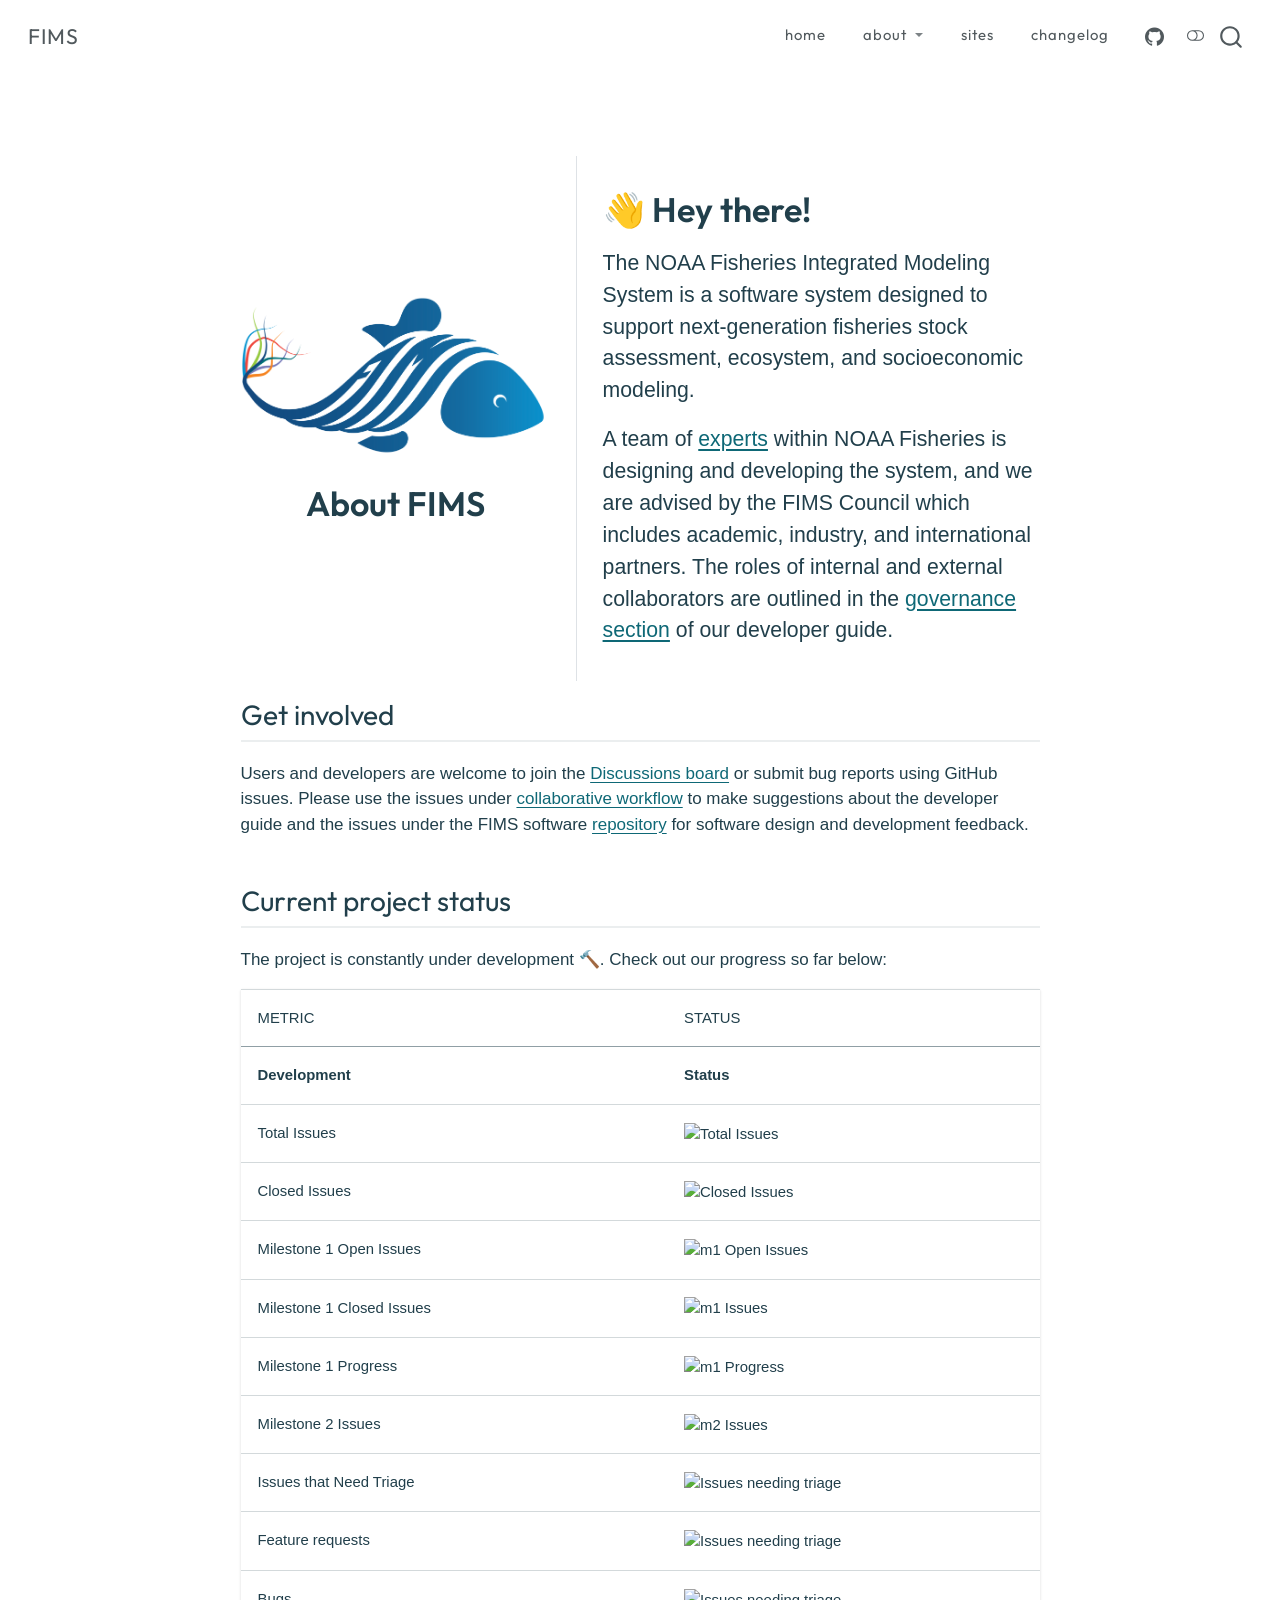
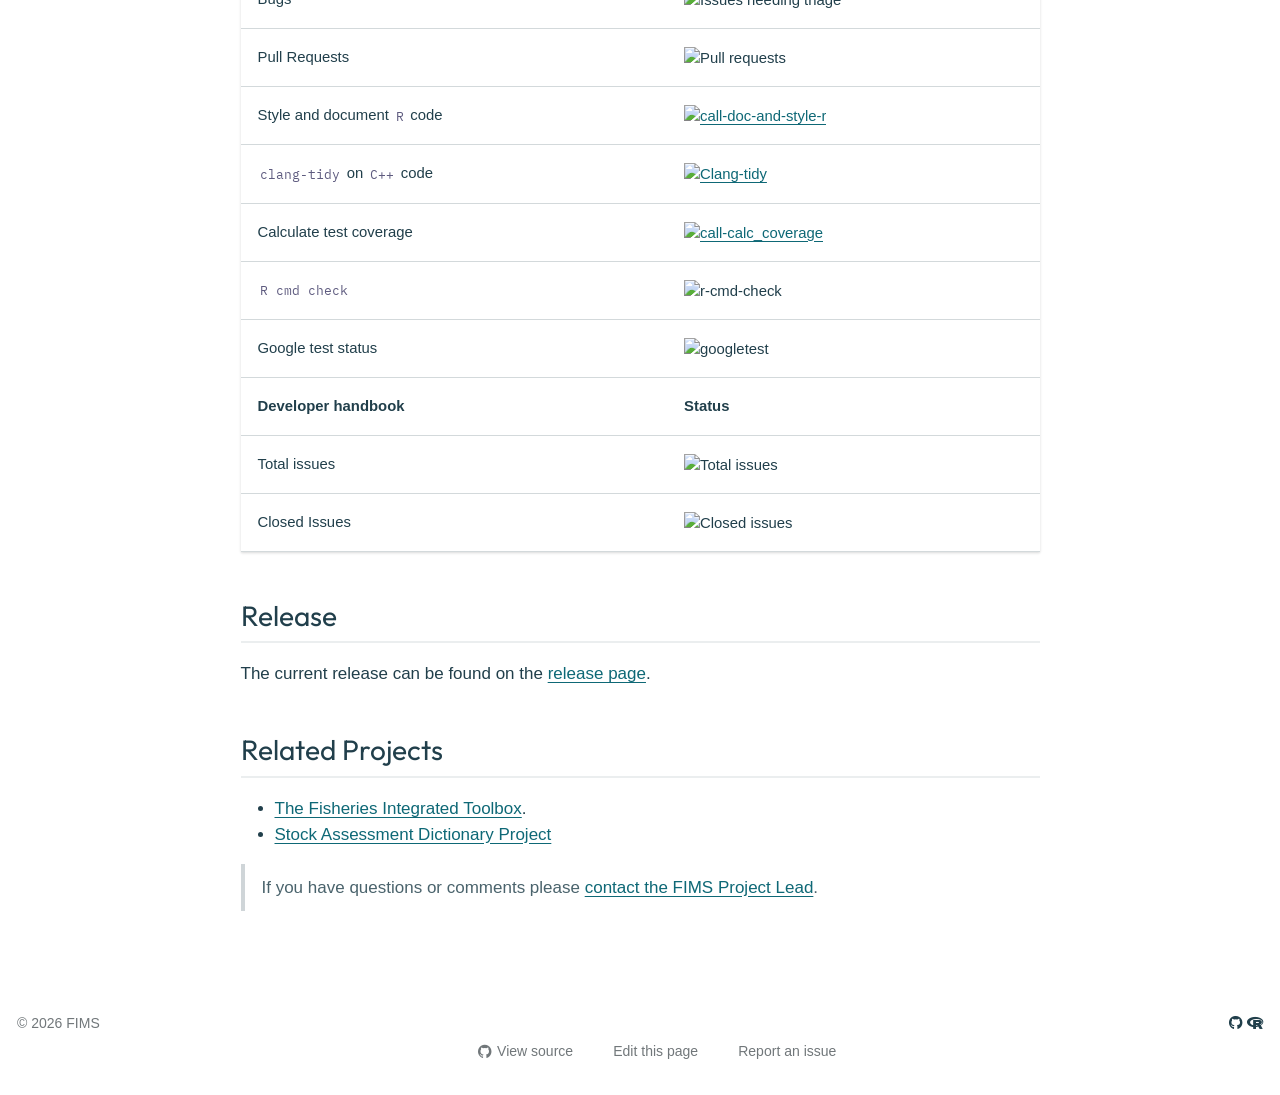
==== commit 39270679: "Built site for gh-pages" ====
--- a/about/index.html
+++ b/about/index.html
@@ -273,10 +273,21 @@
     <a class="nav-link" href="../index.html"> 
 <span class="menu-text">home</span></a>
   </li>  
-  <li class="nav-item">
-    <a class="nav-link active" href="../about/index.html" aria-current="page"> 
-<span class="menu-text">about</span></a>
+  <li class="nav-item dropdown ">
+    <a class="nav-link dropdown-toggle" href="#" id="nav-menu-about" role="link" data-bs-toggle="dropdown" aria-expanded="false">
+ <span class="menu-text">about</span>
+    </a>
+    <ul class="dropdown-menu dropdown-menu-end" aria-labelledby="nav-menu-about">    
+        <li>
+    <a class="dropdown-item" href="../about/index.html">
+ <span class="dropdown-text">about</span></a>
   </li>  
+        <li>
+    <a class="dropdown-item" href="../about/contributors.html">
+ <span class="dropdown-text">fims team</span></a>
+  </li>  
+    </ul>
+  </li>
   <li class="nav-item">
     <a class="nav-link" href="../sites/sites_index.html"> 
 <span class="menu-text">sites</span></a>
@@ -328,7 +339,7 @@
 </div>
 <div class="lead">
 <p>The NOAA Fisheries Integrated Modeling System is a software system designed to support next-generation fisheries stock assessment, ecosystem, and socioeconomic modeling.</p>
-<p>A team of <a href="https://noaa-fims.github.io/authors.md">experts</a> within NOAA Fisheries is designing and developing the system, and we are advised by the FIMS Council which includes academic, industry, and international partners. The roles of internal and external collaborators are outlined in the <a href="https://noaa-fims.github.io/collaborative_workflow/fims-governance.html">governance section</a> of our developer guide.</p>
+<p>A team of <a href="../about/contributors.html">experts</a> within NOAA Fisheries is designing and developing the system, and we are advised by the FIMS Council which includes academic, industry, and international partners. The roles of internal and external collaborators are outlined in the <a href="https://noaa-fims.github.io/collaborative_workflow/fims-governance.html">governance section</a> of our developer guide.</p>
 </div>
 </div></div>
 </div>
@@ -446,6 +457,18 @@
 </section>
 
 </main> <!-- /main -->
+<script>
+document.addEventListener("DOMContentLoaded", function() {
+  // Select all anchor tags with href starting with http (external links only)
+  document.querySelectorAll("a[href^='http']").forEach(function(link) {
+    // Ignore links to the current site's domain
+    if (!link.href.includes(window.location.hostname)) {
+      link.setAttribute('target', '_blank');
+      link.setAttribute('rel', 'noopener');
+    }
+  });
+});
+</script>
 <script id="quarto-html-after-body" type="application/javascript">
   window.document.addEventListener("DOMContentLoaded", function (event) {
     // Ensure there is a toggle, if there isn't float one in the top right
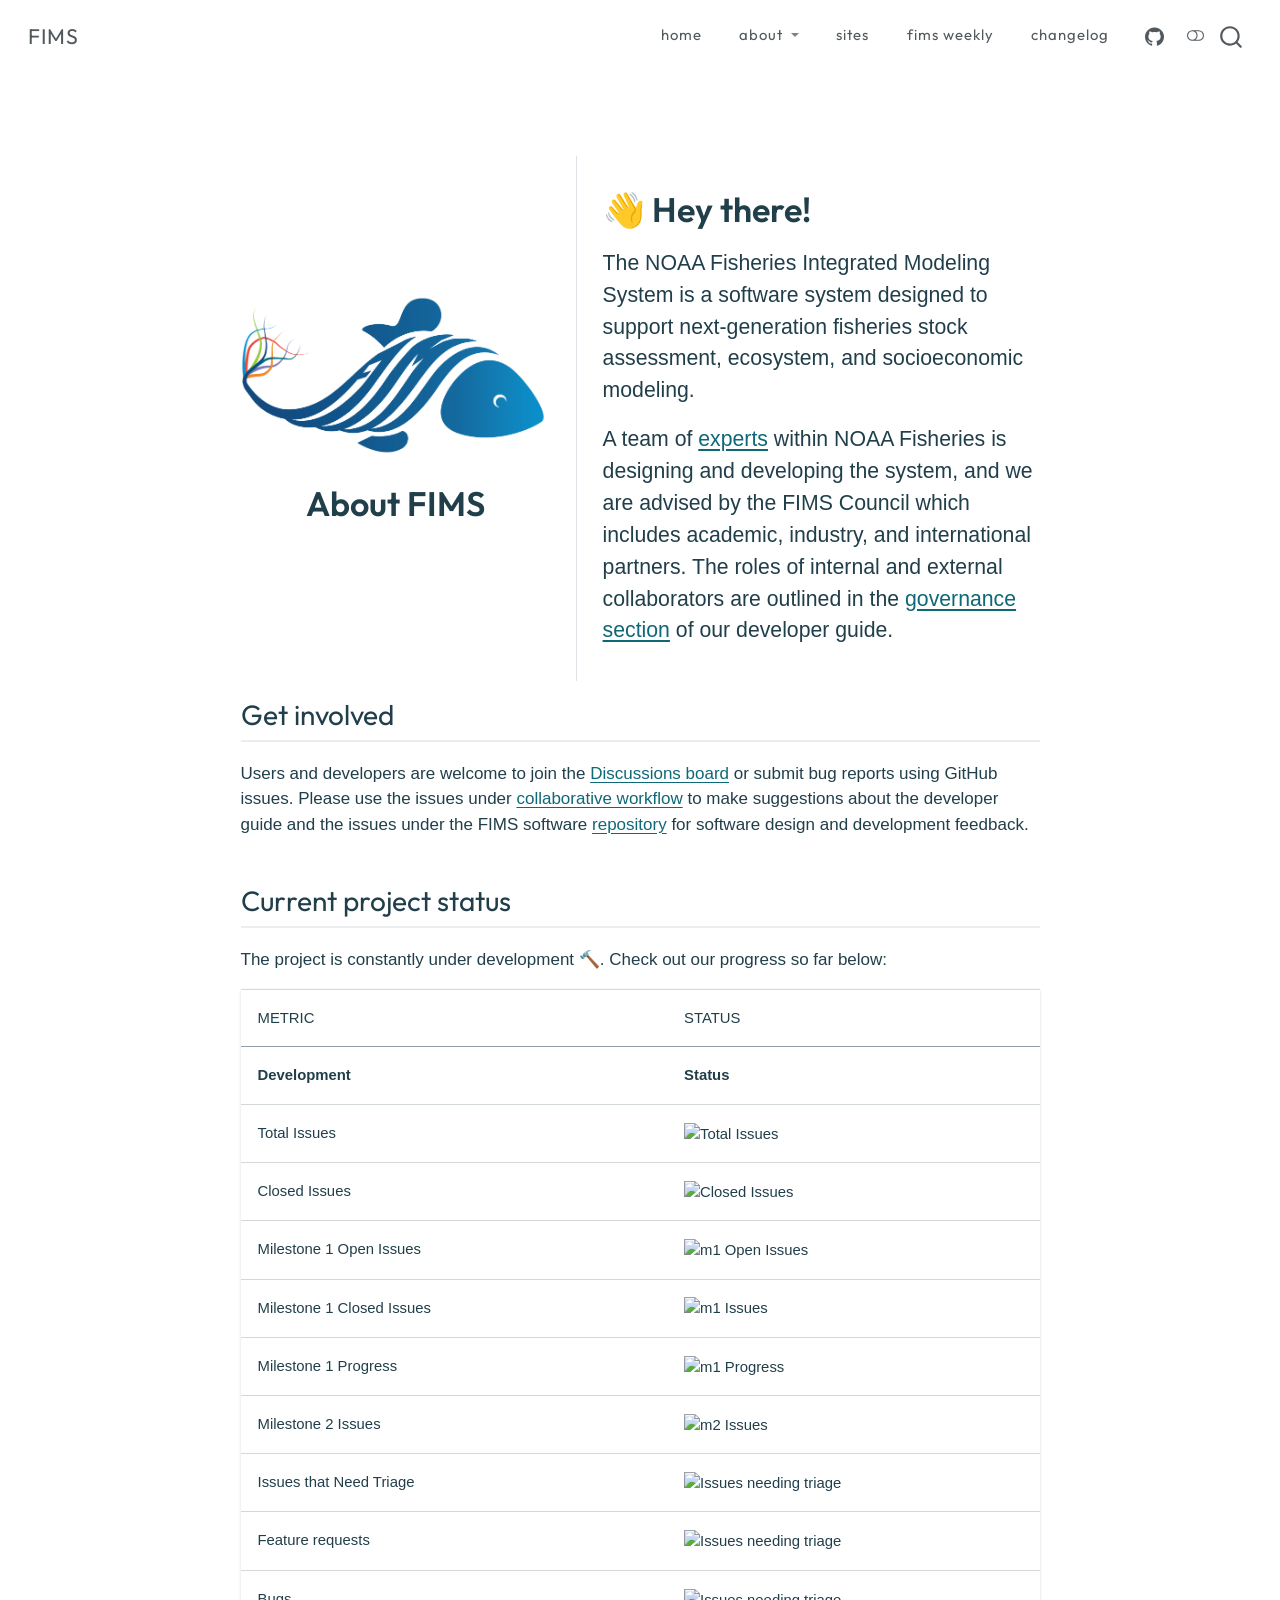
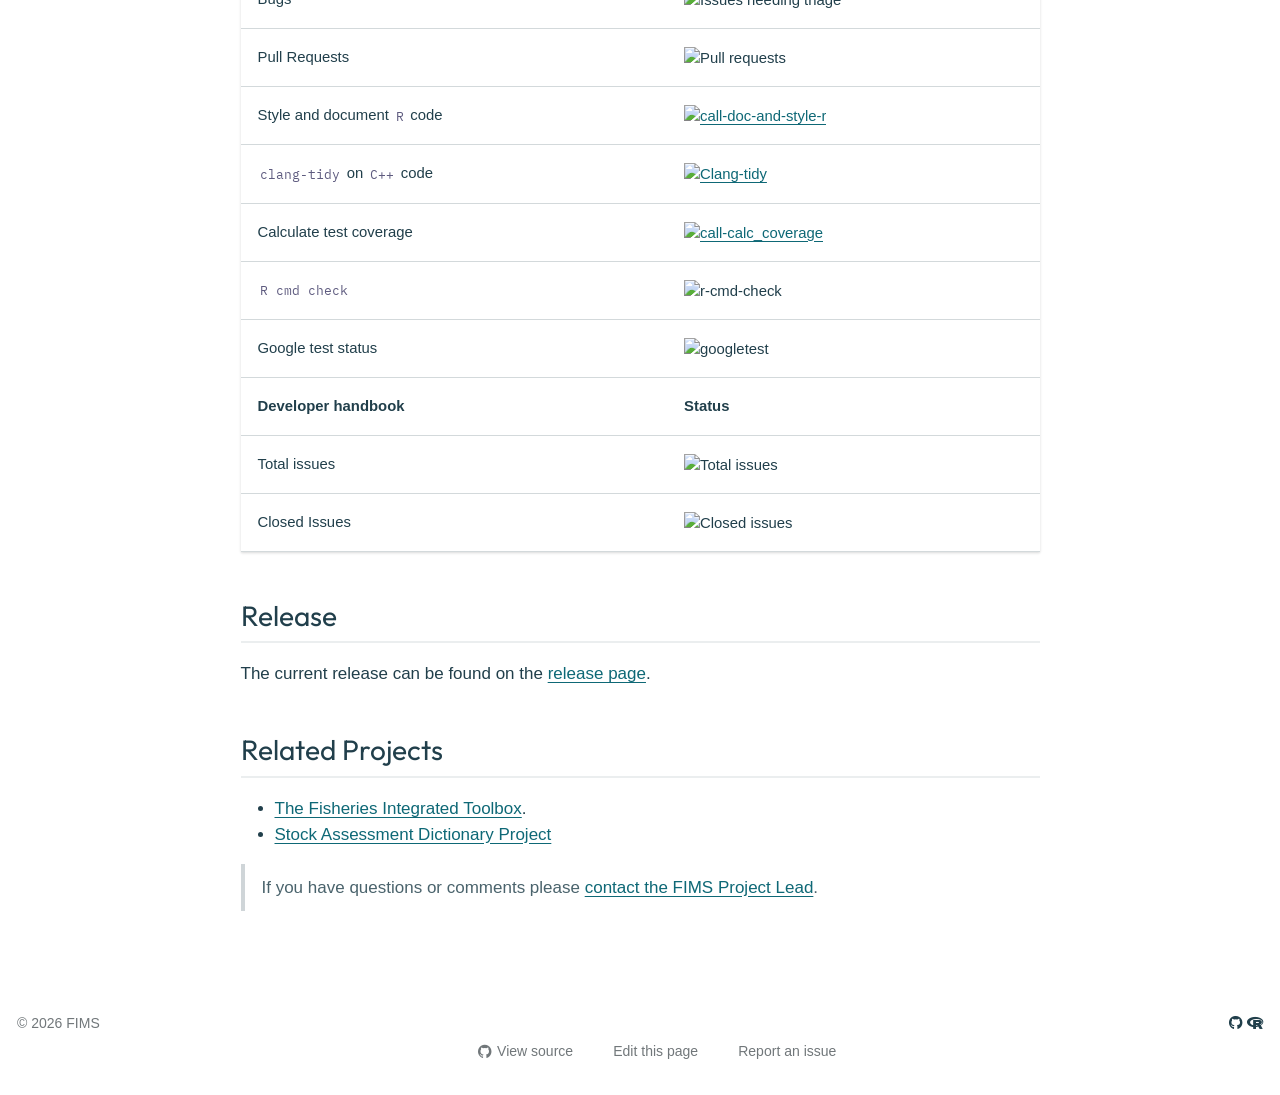
==== commit 2798ada3: "Built site for gh-pages" ====
--- a/about/index.html
+++ b/about/index.html
@@ -40,9 +40,9 @@
 <link href="../site_libs/quarto-html/quarto-syntax-highlighting-9d8943a0a3005986272e9d42f1364c54.css" rel="stylesheet" class="quarto-color-scheme-extra" id="quarto-text-highlighting-styles">
 <script src="../site_libs/bootstrap/bootstrap.min.js"></script>
 <link href="../site_libs/bootstrap/bootstrap-icons.css" rel="stylesheet">
-<link href="../site_libs/bootstrap/bootstrap-2f5bd17853f203aa5fad4ca0e5bdcc23.min.css" rel="stylesheet" append-hash="true" class="quarto-color-scheme" id="quarto-bootstrap" data-mode="light">
+<link href="../site_libs/bootstrap/bootstrap-7a8e55f472427fde6f830d633ba76d05.min.css" rel="stylesheet" append-hash="true" class="quarto-color-scheme" id="quarto-bootstrap" data-mode="light">
 <link href="../site_libs/bootstrap/bootstrap-dark-5bcf8f4b229580b954d8f1e12f2c4cec.min.css" rel="stylesheet" append-hash="true" class="quarto-color-scheme quarto-color-alternate" id="quarto-bootstrap" data-mode="dark">
-<link href="../site_libs/bootstrap/bootstrap-2f5bd17853f203aa5fad4ca0e5bdcc23.min.css" rel="stylesheet" append-hash="true" class="quarto-color-scheme-extra" id="quarto-bootstrap" data-mode="light">
+<link href="../site_libs/bootstrap/bootstrap-7a8e55f472427fde6f830d633ba76d05.min.css" rel="stylesheet" append-hash="true" class="quarto-color-scheme-extra" id="quarto-bootstrap" data-mode="light">
 <script id="quarto-search-options" type="application/json">{
   "location": "navbar",
   "copy-button": false,
@@ -291,6 +291,10 @@
   <li class="nav-item">
     <a class="nav-link" href="../sites/sites_index.html"> 
 <span class="menu-text">sites</span></a>
+  </li>  
+  <li class="nav-item">
+    <a class="nav-link" href="../fims-weekly/index.html"> 
+<span class="menu-text">fims weekly</span></a>
   </li>  
   <li class="nav-item">
     <a class="nav-link" href="../FIMS_CHANGELOG.html"> 
